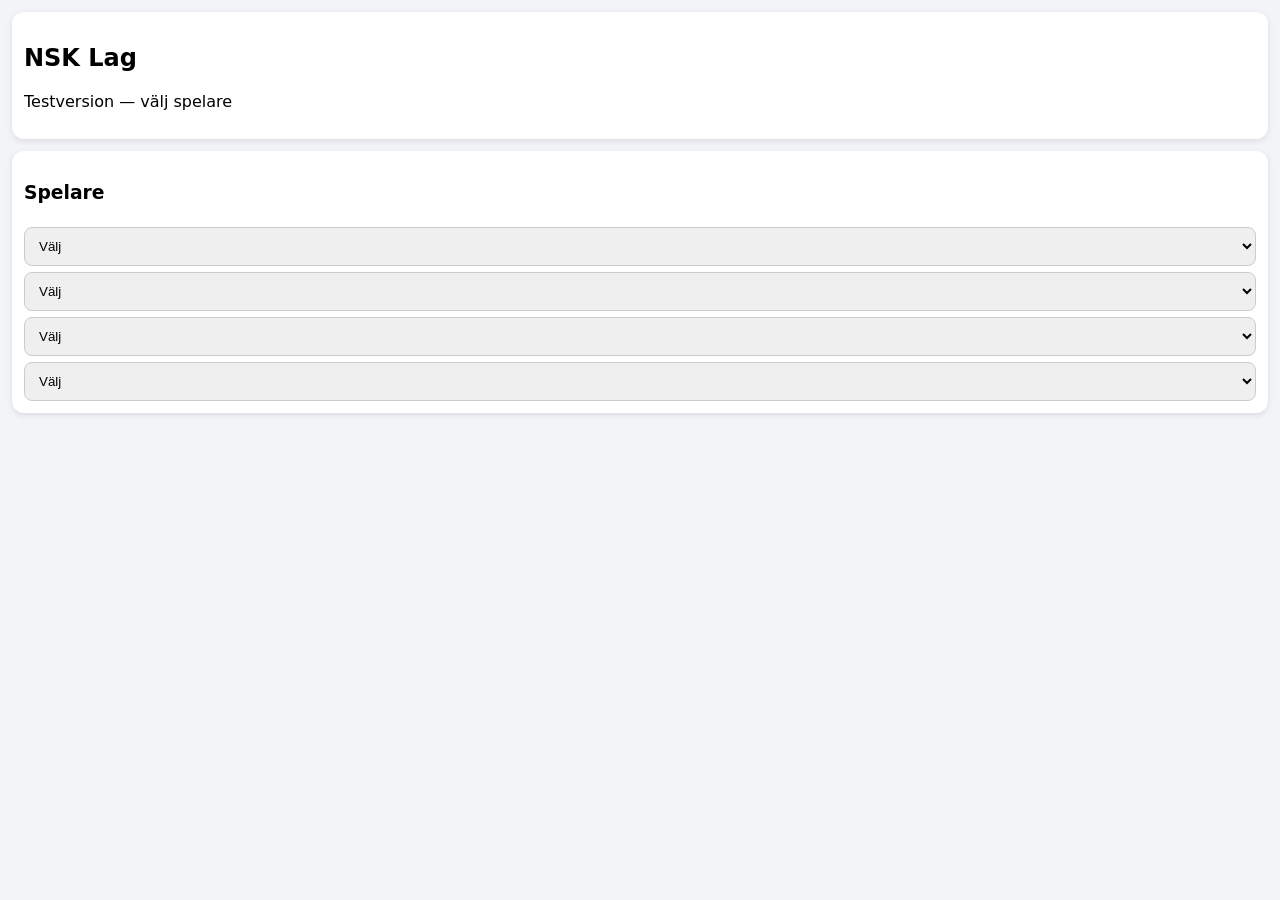
==== index.HTML @ 24595fe4 "Create index.HTML" ====
<!DOCTYPE html>
<html lang="sv">
<head>
<meta charset="utf-8">
<meta name="viewport" content="width=device-width, initial-scale=1">
<title>NSK Lag</title>

<style>
body{
  font-family:-apple-system,system-ui;
  margin:12px;
  background:#f2f4f7;
}

.card{
  background:#fff;
  border-radius:12px;
  padding:12px;
  margin-bottom:12px;
  box-shadow:0 2px 6px rgba(0,0,0,.1);
}

select,button{
  width:100%;
  padding:10px;
  margin-top:6px;
  border-radius:8px;
  border:1px solid #ccc;
}

button{
  background:#0b74ff;
  color:#fff;
  border:none;
}
</style>
</head>

<body>

<div class="card">
<h2>NSK Lag</h2>
<p>Testversion — välj spelare</p>
</div>

<div class="card">
<h3>Spelare</h3>

<select id="p1"></select>
<select id="p2"></select>
<select id="p3"></select>
<select id="p4"></select>

</div>

<script>

const players = [
"Agnes Danielsson",
"Albert Zillén",
"Albin Andersson",
"Aron Warensjö-Sommar",
"August Hasselberg",
"Benjamin Linderström",
"Charlie Carman",
"Emil Tranborg",
"Enzo Olsson",
"Gunnar Englund",
"Henry Gauffin",
"Linus Stolt",
"Melker Axbom",
"Nelson Östergren",
"Nicky Selander",
"Nikola Kosoderc",
"Noé Bonnafous Sand",
"Oliver Engström",
"Oliver Zoumblios",
"Simon Misionry",
"Sixten Bratt",
"Theo Ydrenius",
"Viggo Kronvall",
"Yuktha Reddy Semberi",
"Måns Åkvist",
"Pelle Åstrand"
];

function fill(id){
  const el = document.getElementById(id);
  el.innerHTML =
    "<option>Välj</option>" +
    players.map(p => "<option>"+p+"</option>").join("");
}

["p1","p2","p3","p4"].forEach(fill);

</script>

</body>
</html>
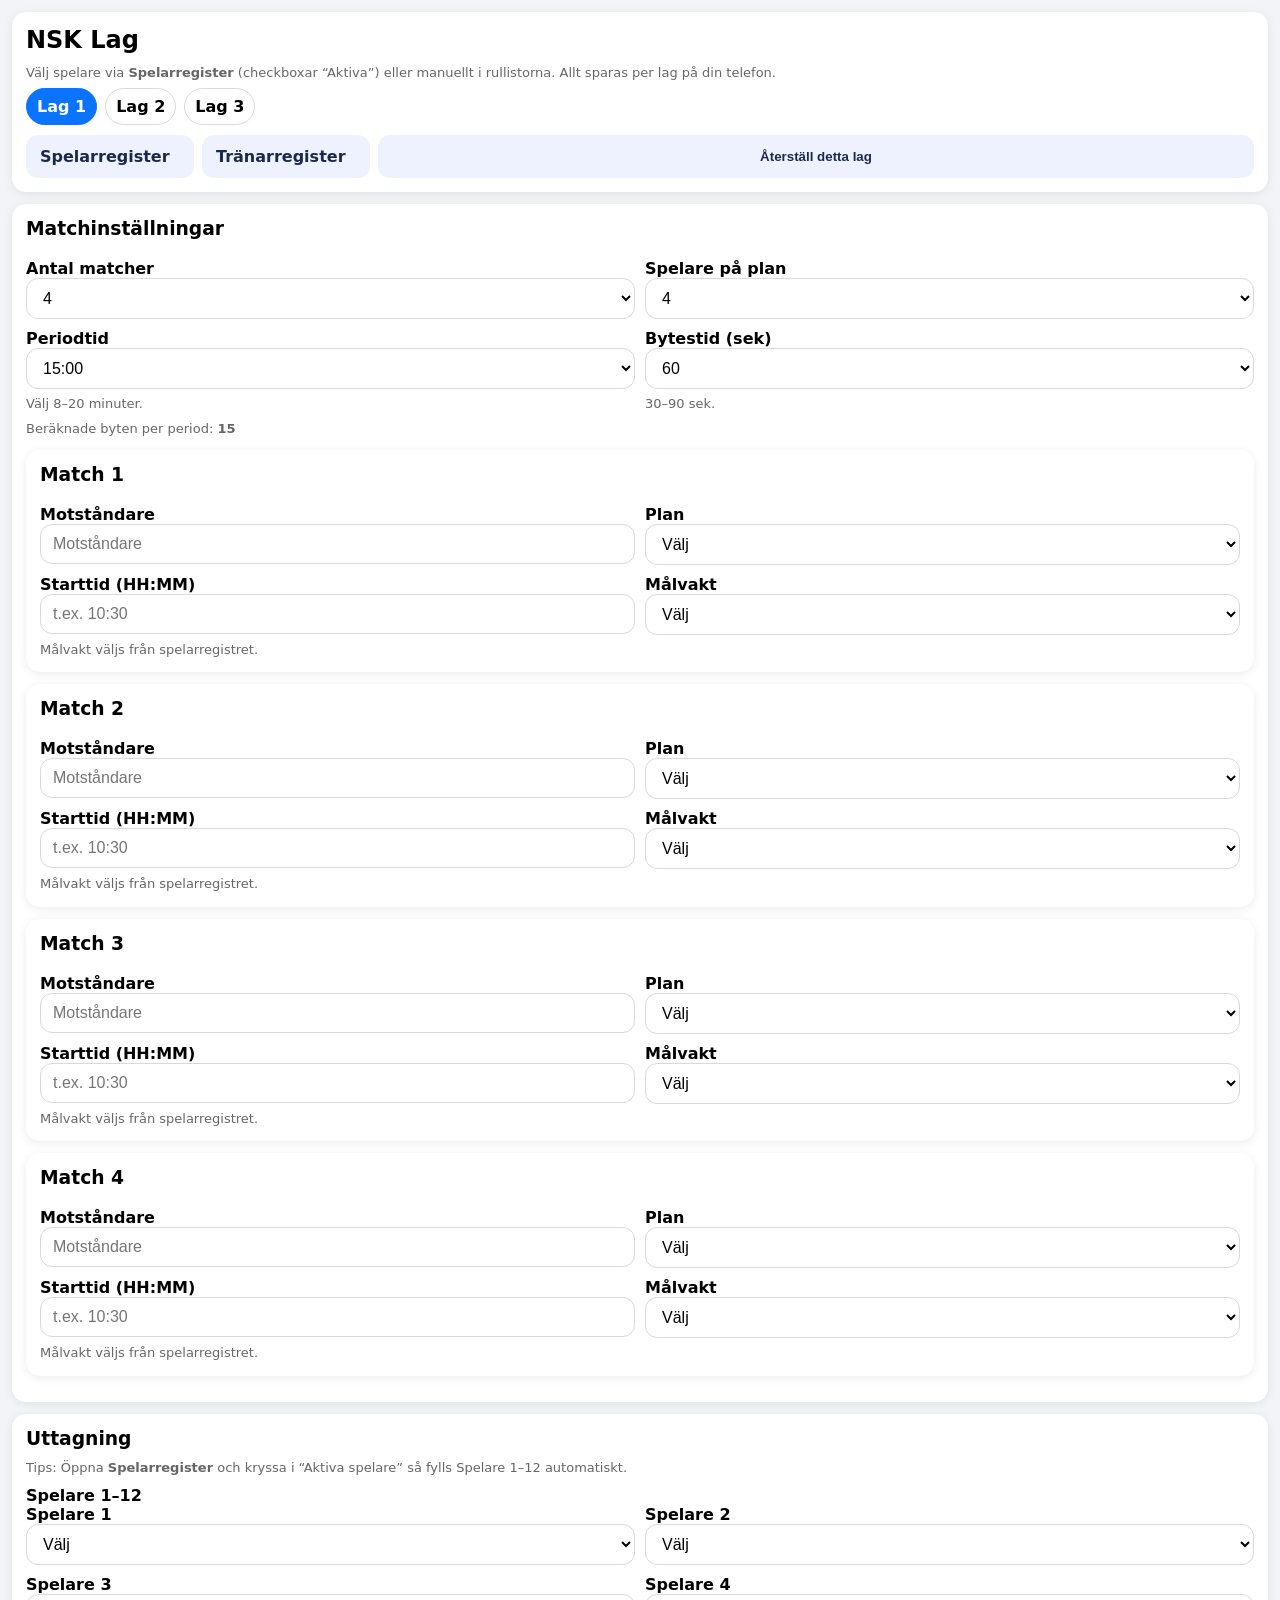
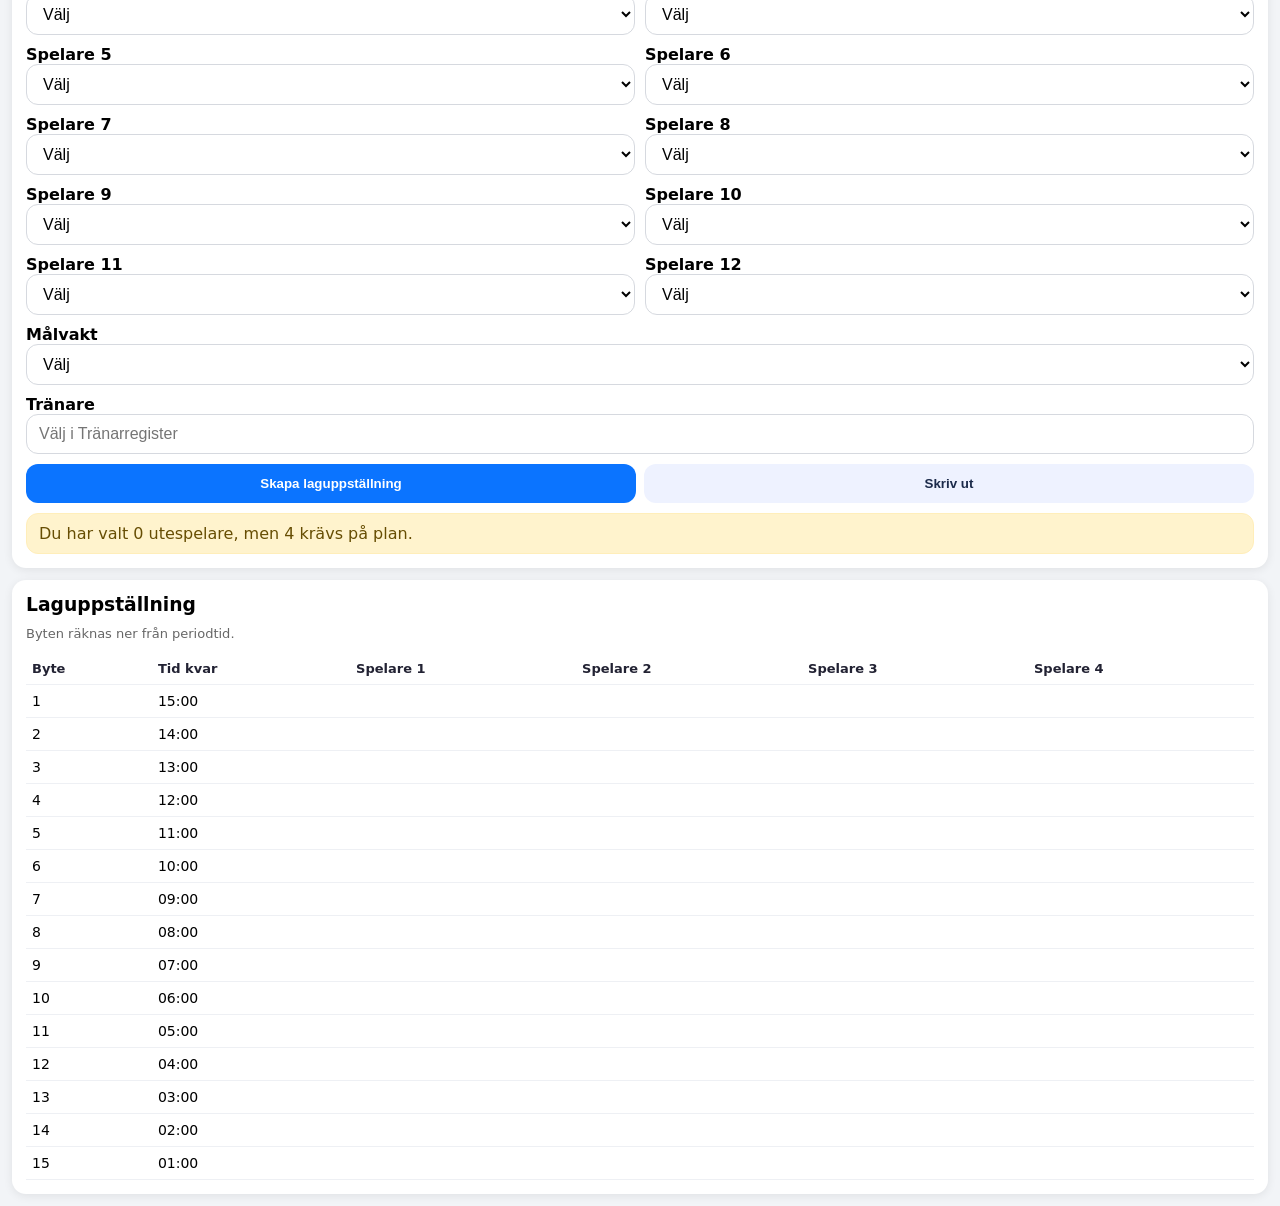
==== commit 6410010a: "Create index.HTML" ====
--- a/index.HTML
+++ b/index.HTML
@@ -1,98 +1,683 @@
 <!DOCTYPE html>
 <html lang="sv">
 <head>
-<meta charset="utf-8">
-<meta name="viewport" content="width=device-width, initial-scale=1">
-<title>NSK Lag</title>
-
-<style>
-body{
-  font-family:-apple-system,system-ui;
-  margin:12px;
-  background:#f2f4f7;
-}
-
-.card{
-  background:#fff;
-  border-radius:12px;
-  padding:12px;
-  margin-bottom:12px;
-  box-shadow:0 2px 6px rgba(0,0,0,.1);
-}
-
-select,button{
-  width:100%;
-  padding:10px;
-  margin-top:6px;
-  border-radius:8px;
-  border:1px solid #ccc;
-}
-
-button{
-  background:#0b74ff;
-  color:#fff;
-  border:none;
-}
-</style>
+  <meta charset="utf-8" />
+  <meta name="viewport" content="width=device-width, initial-scale=1" />
+  <title>NSK Lag</title>
+  <meta name="theme-color" content="#0b74ff" />
+
+  <style>
+    :root{
+      --bg:#f2f4f7; --card:#fff; --accent:#0b74ff;
+      --muted:#666; --border:#d6d9df; --shadow:0 2px 10px rgba(0,0,0,.08);
+    }
+    body{font-family:-apple-system,system-ui,Segoe UI,Roboto,Arial;margin:12px;background:var(--bg);}
+    .card{background:var(--card);border-radius:14px;padding:14px;box-shadow:var(--shadow);margin-bottom:12px;}
+    h2,h3{margin:0 0 10px;}
+    .small{color:var(--muted);font-size:13px;margin-top:6px;line-height:1.35;}
+    .grid2{display:grid;grid-template-columns:1fr 1fr;gap:10px;}
+    .btnrow{display:flex;gap:8px;flex-wrap:wrap;}
+    button,.btn{
+      appearance:none;border:none;background:var(--accent);color:#fff;font-weight:800;
+      border-radius:12px;padding:12px 14px;cursor:pointer;flex:1;min-width:140px;
+    }
+    button.ghost,.btn.ghost{background:#eef2ff;color:#1b2a4a;}
+    label{display:block;margin-top:10px;font-weight:800;}
+    input,select,textarea{
+      width:100%;box-sizing:border-box;padding:10px 12px;border-radius:12px;
+      border:1px solid var(--border);background:#fff;font-size:16px;
+    }
+    textarea{min-height:160px;}
+    .pillrow{display:flex;gap:8px;flex-wrap:wrap;margin-top:6px;}
+    .pill{
+      padding:8px 10px;border-radius:999px;border:1px solid var(--border);
+      background:#fff;font-weight:800;cursor:pointer;
+    }
+    .pill.active{background:var(--accent);border-color:var(--accent);color:#fff;}
+    table{width:100%;border-collapse:collapse;margin-top:10px;font-size:14px;}
+    th,td{border-bottom:1px solid #eef0f4;padding:8px 6px;text-align:left;vertical-align:top;}
+    th{color:#223;font-size:13px;}
+    .warn{background:#fff3cd;border:1px solid #ffeeba;color:#664d03;padding:10px 12px;border-radius:12px;margin-top:10px;}
+    .modal{position:fixed;inset:0;background:rgba(0,0,0,.55);display:none;align-items:center;justify-content:center;padding:16px;z-index:50;}
+    .modal:target{display:flex;}
+    .modalbox{background:#fff;width:100%;max-width:760px;max-height:88vh;overflow:auto;border-radius:16px;padding:14px;}
+    .modalhead{display:flex;justify-content:space-between;align-items:center;gap:10px;}
+    a{color:inherit;}
+    a.btnlink{text-decoration:none;display:inline-block}
+    .checkgrid{display:grid;grid-template-columns:1fr 1fr;gap:6px;margin-top:10px;}
+    .checkrow{display:flex;align-items:center;gap:10px;border:1px solid #eef0f4;border-radius:12px;padding:10px;}
+    .checkrow span{font-weight:800;}
+    @media print{
+      body{background:#fff;margin:0;}
+      .card{box-shadow:none;border:1px solid #eee;}
+      .btnrow,.pillrow,.small,#playersModal,#coachesModal{display:none !important;}
+    }
+  </style>
 </head>
 
 <body>
 
 <div class="card">
-<h2>NSK Lag</h2>
-<p>Testversion — välj spelare</p>
+  <h2>NSK Lag</h2>
+  <div class="small">
+    Välj spelare via <b>Spelarregister</b> (checkboxar “Aktiva”) eller manuellt i rullistorna. Allt sparas per lag på din telefon.
+  </div>
+
+  <div class="pillrow" id="teamTabs"></div>
+
+  <div class="btnrow" style="margin-top:10px;">
+    <a class="btnlink" href="#playersModal"><div class="btn ghost">Spelarregister</div></a>
+    <a class="btnlink" href="#coachesModal"><div class="btn ghost">Tränarregister</div></a>
+    <button class="ghost" onclick="resetTeam()">Återställ detta lag</button>
+  </div>
 </div>
 
 <div class="card">
-<h3>Spelare</h3>
-
-<select id="p1"></select>
-<select id="p2"></select>
-<select id="p3"></select>
-<select id="p4"></select>
-
+  <h3>Matchinställningar</h3>
+
+  <div class="grid2">
+    <div>
+      <label>Antal matcher</label>
+      <select id="matchCount">
+        <option>1</option><option>2</option><option>3</option><option selected>4</option>
+      </select>
+    </div>
+    <div>
+      <label>Spelare på plan</label>
+      <select id="playersOnField">
+        <option value="3">3</option>
+        <option value="4" selected>4</option>
+        <option value="5">5</option>
+      </select>
+    </div>
+  </div>
+
+  <div class="grid2">
+    <div>
+      <label>Periodtid</label>
+      <select id="periodTime"></select>
+      <div class="small">Välj 8–20 minuter.</div>
+    </div>
+    <div>
+      <label>Bytestid (sek)</label>
+      <select id="swapTime">
+        <option value="30">30</option>
+        <option value="45">45</option>
+        <option value="60" selected>60</option>
+        <option value="75">75</option>
+        <option value="90">90</option>
+      </select>
+      <div class="small">30–90 sek.</div>
+    </div>
+  </div>
+
+  <div class="small" style="margin-top:8px;">
+    Beräknade byten per period: <b id="computedSwaps">0</b>
+  </div>
+
+  <div id="matches"></div>
 </div>
 
+<div class="card">
+  <h3>Uttagning</h3>
+
+  <div class="small">
+    Tips: Öppna <b>Spelarregister</b> och kryssa i “Aktiva spelare” så fylls Spelare 1–12 automatiskt.
+  </div>
+
+  <label>Spelare 1–12</label>
+  <div class="grid2" id="playerSelects"></div>
+
+  <label>Målvakt</label>
+  <select id="goalie"></select>
+
+  <label>Tränare</label>
+  <input id="coachesField" placeholder="Välj i Tränarregister" />
+
+  <div class="btnrow" style="margin-top:10px;">
+    <button onclick="renderLineup()">Skapa laguppställning</button>
+    <button class="ghost" onclick="window.print()">Skriv ut</button>
+  </div>
+
+  <div id="warnings"></div>
+</div>
+
+<div class="card" id="lineupCard">
+  <h3>Laguppställning</h3>
+  <div class="small">Byten räknas ner från periodtid.</div>
+  <div id="lineup"></div>
+</div>
+
+<!-- Spelarregister -->
+<div id="playersModal" class="modal">
+  <div class="modalbox">
+    <div class="modalhead">
+      <h3 style="margin:0;">Spelarregister</h3>
+      <a class="btnlink" href="#"><div class="btn ghost" style="min-width:120px;">Stäng</div></a>
+    </div>
+
+    <div class="small">En spelare per rad. Du kan redigera listan.</div>
+    <textarea id="playersText"></textarea>
+
+    <h3 style="margin-top:14px;">Aktiva spelare (kryssa i)</h3>
+    <div class="small">De kryssade fylls automatiskt i Spelare 1–12 (i kryss-ordning).</div>
+    <div id="activeChecks" class="checkgrid"></div>
+
+    <div class="btnrow" style="margin-top:10px;">
+      <button onclick="savePlayers()">Spara</button>
+      <button class="ghost" onclick="selectAllActive(true)">Markera alla</button>
+      <button class="ghost" onclick="selectAllActive(false)">Avmarkera alla</button>
+      <a class="btnlink" href="#"><div class="btn ghost">Stäng</div></a>
+    </div>
+  </div>
+</div>
+
+<!-- Tränarregister -->
+<div id="coachesModal" class="modal">
+  <div class="modalbox">
+    <div class="modalhead">
+      <h3 style="margin:0;">Tränarregister</h3>
+      <a class="btnlink" href="#"><div class="btn ghost" style="min-width:120px;">Stäng</div></a>
+    </div>
+
+    <div class="small">En tränare per rad. Kryssa i för att fylla tränarfältet.</div>
+    <textarea id="coachesText"></textarea>
+
+    <div id="coachChecks" style="margin-top:10px;"></div>
+
+    <div class="btnrow" style="margin-top:10px;">
+      <button onclick="saveCoaches()">Spara</button>
+      <a class="btnlink" href="#"><div class="btn ghost">Stäng</div></a>
+    </div>
+  </div>
+</div>
+
 <script>
-
-const players = [
-"Agnes Danielsson",
-"Albert Zillén",
-"Albin Andersson",
-"Aron Warensjö-Sommar",
-"August Hasselberg",
-"Benjamin Linderström",
-"Charlie Carman",
-"Emil Tranborg",
-"Enzo Olsson",
-"Gunnar Englund",
-"Henry Gauffin",
-"Linus Stolt",
-"Melker Axbom",
-"Nelson Östergren",
-"Nicky Selander",
-"Nikola Kosoderc",
-"Noé Bonnafous Sand",
-"Oliver Engström",
-"Oliver Zoumblios",
-"Simon Misionry",
-"Sixten Bratt",
-"Theo Ydrenius",
-"Viggo Kronvall",
-"Yuktha Reddy Semberi",
-"Måns Åkvist",
-"Pelle Åstrand"
+/* ======= Default data ======= */
+const DEFAULT_PLAYERS_ARR = [
+  "Agnes Danielsson","Albert Zillén","Albin Andersson","Aron Warensjö-Sommar","August Hasselberg",
+  "Benjamin Linderström","Charlie Carman","Emil Tranborg","Enzo Olsson","Gunnar Englund","Henry Gauffin",
+  "Linus Stolt","Melker Axbom","Måns Åkvist","Nelson Östergren","Nicky Selander","Nikola Kosoderc",
+  "Noé Bonnafous Sand","Oliver Engström","Oliver Zoumblios","Pelle Åstrand","Simon Misiörny",
+  "Sixten Bratt","Theo Ydrenius","Viggo Kronvall","Yuktha Reddy Semberi"
 ];
-
-function fill(id){
-  const el = document.getElementById(id);
-  el.innerHTML =
-    "<option>Välj</option>" +
-    players.map(p => "<option>"+p+"</option>").join("");
-}
-
-["p1","p2","p3","p4"].forEach(fill);
-
+const DEFAULT_COACHES_ARR = [
+  "Olle Åstrand","Peter Hasselberg","William Åkvist","Joakim Lund",
+  "Fredrik Selander","Niklas Gauffin","Linus Öhman"
+];
+
+const DEFAULT_PLAYERS = DEFAULT_PLAYERS_ARR.join("\n");
+const DEFAULT_COACHES = DEFAULT_COACHES_ARR.join("\n");
+
+/* ======= Teams ======= */
+const TEAM_KEYS = ["lag1","lag2","lag3"];
+let currentTeam = localStorage.getItem("nsk_current_team") || "lag1";
+function key(s){ return "nsk_" + currentTeam + "_" + s; }
+
+/* ======= Master registers ======= */
+function getMasterPlayers(){ return (localStorage.getItem("nsk_master_players") || DEFAULT_PLAYERS).trim(); }
+function getMasterCoaches(){ return (localStorage.getItem("nsk_master_coaches") || DEFAULT_COACHES).trim(); }
+function setMasterPlayers(v){ localStorage.setItem("nsk_master_players", v); }
+function setMasterCoaches(v){ localStorage.setItem("nsk_master_coaches", v); }
+
+/* ======= Active players per team ======= */
+function getActiveList(){
+  try { return JSON.parse(localStorage.getItem(key("activePlayers")) || "[]"); }
+  catch(e){ return []; }
+}
+function setActiveList(list){ localStorage.setItem(key("activePlayers"), JSON.stringify(list)); }
+
+/* ======= UI builders ======= */
+function setupTabs(){
+  const el = document.getElementById("teamTabs");
+  el.innerHTML = "";
+  TEAM_KEYS.forEach((t,idx)=>{
+    const b = document.createElement("div");
+    b.className = "pill" + (t===currentTeam ? " active" : "");
+    b.textContent = "Lag " + (idx+1);
+    b.onclick = ()=>{
+      currentTeam = t;
+      localStorage.setItem("nsk_current_team", t);
+      setupTabs();
+      loadTeam();
+    };
+    el.appendChild(b);
+  });
+}
+
+function buildPeriodOptions(){
+  const sel = document.getElementById("periodTime");
+  sel.innerHTML = "";
+  for(let m=8;m<=20;m++){
+    const o = document.createElement("option");
+    o.textContent = String(m).padStart(2,"0") + ":00";
+    sel.appendChild(o);
+  }
+  sel.value = "15:00";
+}
+
+function buildPlayerSelects(){
+  const wrap = document.getElementById("playerSelects");
+  wrap.innerHTML = "";
+  for(let i=1;i<=12;i++){
+    const box = document.createElement("div");
+    const lab = document.createElement("label");
+    lab.style.marginTop = "0";
+    lab.textContent = "Spelare " + i;
+    const sel = document.createElement("select");
+    sel.id = "p" + i;
+    box.appendChild(lab);
+    box.appendChild(sel);
+    wrap.appendChild(box);
+  }
+}
+
+function fillDropdown(el, list){
+  const cur = el.value;
+  el.innerHTML = "";
+  const o0 = document.createElement("option");
+  o0.value = ""; o0.textContent = "Välj";
+  el.appendChild(o0);
+  list.forEach(name=>{
+    const o = document.createElement("option");
+    o.value = name; o.textContent = name;
+    el.appendChild(o);
+  });
+  if(cur && list.includes(cur)) el.value = cur;
+}
+
+function refreshDropdowns(){
+  const list = getMasterPlayers().split(/\r?\n/).map(x=>x.trim()).filter(Boolean);
+  for(let i=1;i<=12;i++) fillDropdown(document.getElementById("p"+i), list);
+  fillDropdown(document.getElementById("goalie"), list);
+
+  // per match goalie dropdowns
+  const n = parseInt(document.getElementById("matchCount").value,10);
+  for(let i=1;i<=n;i++){
+    const g = document.getElementById("goalie"+i);
+    if(g) fillDropdown(g, list);
+  }
+
+  renderActiveChecks();
+}
+
+/* iPhone-säker dubblettlogik: vi disable:ar INTE options (det kan låsa select).
+   Istället: om du väljer dubblett → senaste valet nollställs + varning. */
+function handleDuplicateSelect(){
+  const warnBox = document.getElementById("warnings");
+  if(warnBox) warnBox.innerHTML = "";
+
+  const seen = new Set();
+  for(let i=1;i<=12;i++){
+    const el = document.getElementById("p"+i);
+    if(!el) continue;
+    const v = (el.value || "").trim();
+    if(!v) continue;
+
+    if(seen.has(v)){
+      el.value = "";
+      const w = document.createElement("div");
+      w.className = "warn";
+      w.textContent = `Spelaren "${v}" är redan vald. Välj en annan.`;
+      warnBox.appendChild(w);
+      return;
+    }
+    seen.add(v);
+  }
+}
+
+function buildMatches(){
+  const n = parseInt(document.getElementById("matchCount").value,10);
+  const wrap = document.getElementById("matches");
+  wrap.innerHTML = "";
+
+  const list = getMasterPlayers().split(/\r?\n/).map(x=>x.trim()).filter(Boolean);
+
+  for(let i=1;i<=n;i++){
+    const d = document.createElement("div");
+    d.className = "card";
+    d.style.marginTop = "12px";
+    d.innerHTML = `
+      <h3 style="margin-top:0;">Match ${i}</h3>
+      <div class="grid2">
+        <div>
+          <label>Motståndare</label>
+          <input id="opp${i}" placeholder="Motståndare">
+        </div>
+        <div>
+          <label>Plan</label>
+          <select id="plan${i}">
+            <option value="">Välj</option>
+            <option>1</option><option>2</option><option>3</option><option>4</option>
+          </select>
+        </div>
+      </div>
+      <div class="grid2">
+        <div>
+          <label>Starttid (HH:MM)</label>
+          <input id="start${i}" placeholder="t.ex. 10:30" inputmode="numeric">
+        </div>
+        <div>
+          <label>Målvakt</label>
+          <select id="goalie${i}"></select>
+        </div>
+      </div>
+      <div class="small">Målvakt väljs från spelarregistret.</div>
+    `;
+    wrap.appendChild(d);
+    fillDropdown(document.getElementById("goalie"+i), list);
+  }
+}
+
+function calcComputedSwaps(){
+  const pt = document.getElementById("periodTime").value;
+  const st = parseInt(document.getElementById("swapTime").value,10) || 0;
+  const [mm,ss] = pt.split(":").map(x=>parseInt(x,10)||0);
+  const total = mm*60+ss;
+  const swaps = (total>0 && st>0) ? Math.floor(total/st) : 0;
+  document.getElementById("computedSwaps").textContent = String(swaps);
+}
+
+/* ======= Players modal ======= */
+function renderActiveChecks(){
+  const box = document.getElementById("activeChecks");
+  if(!box) return;
+
+  const list = getMasterPlayers().split(/\r?\n/).map(x=>x.trim()).filter(Boolean);
+  const active = new Set(getActiveList());
+
+  box.innerHTML = "";
+  list.forEach(name=>{
+    const row = document.createElement("div");
+    row.className = "checkrow";
+
+    const cb = document.createElement("input");
+    cb.type = "checkbox";
+    cb.checked = active.has(name);
+
+    const sp = document.createElement("span");
+    sp.textContent = name;
+
+    cb.addEventListener("change", ()=>{
+      const now = new Set(getActiveList());
+      if(cb.checked) now.add(name); else now.delete(name);
+      setActiveList(Array.from(now));
+      autofillFromActive();
+      saveTeam();
+    });
+
+    row.appendChild(cb);
+    row.appendChild(sp);
+    box.appendChild(row);
+  });
+}
+
+function selectAllActive(on){
+  const list = getMasterPlayers().split(/\r?\n/).map(x=>x.trim()).filter(Boolean);
+  setActiveList(on ? list : []);
+  renderActiveChecks();
+  autofillFromActive();
+  saveTeam();
+}
+
+function autofillFromActive(){
+  const active = getActiveList();
+  for(let i=1;i<=12;i++){
+    const el = document.getElementById("p"+i);
+    if(el) el.value = active[i-1] || "";
+  }
+  handleDuplicateSelect();
+  renderLineup();
+}
+
+function savePlayers(){
+  setMasterPlayers(document.getElementById("playersText").value || "");
+
+  // städa aktiva så de bara innehåller befintliga namn
+  const setp = new Set(getMasterPlayers().split(/\r?\n/).map(x=>x.trim()).filter(Boolean));
+  setActiveList(getActiveList().filter(x=>setp.has(x)));
+
+  refreshDropdowns();
+  buildMatches();
+  autofillFromActive();
+  saveTeam();
+  location.hash = "";
+}
+
+/* ======= Coaches modal ======= */
+function renderCoachChecks(){
+  const box = document.getElementById("coachChecks");
+  const list = getMasterCoaches().split(/\r?\n/).map(x=>x.trim()).filter(Boolean);
+  const selected = new Set((document.getElementById("coachesField").value||"").split(",").map(x=>x.trim()).filter(Boolean));
+
+  box.innerHTML = "";
+  list.forEach(name=>{
+    const row = document.createElement("label");
+    row.style.display="flex";
+    row.style.alignItems="center";
+    row.style.gap="10px";
+    row.style.margin="8px 0";
+
+    const cb = document.createElement("input");
+    cb.type="checkbox";
+    cb.checked = selected.has(name);
+
+    const sp = document.createElement("span");
+    sp.textContent = name;
+
+    cb.addEventListener("change", ()=>{
+      const chosen = [];
+      const checks = box.querySelectorAll("input[type=checkbox]");
+      checks.forEach((c,idx)=>{ if(c.checked) chosen.push(list[idx]); });
+      document.getElementById("coachesField").value = chosen.join(", ");
+      saveTeam();
+    });
+
+    row.appendChild(cb);
+    row.appendChild(sp);
+    box.appendChild(row);
+  });
+}
+
+function saveCoaches(){
+  setMasterCoaches(document.getElementById("coachesText").value || "");
+  renderCoachChecks();
+  saveTeam();
+  location.hash = "";
+}
+
+/* ======= Save/Load per team ======= */
+function readTeam(){
+  const matchCount = document.getElementById("matchCount").value;
+  const n = parseInt(matchCount,10);
+
+  return {
+    matchCount,
+    playersOnField: document.getElementById("playersOnField").value,
+    periodTime: document.getElementById("periodTime").value,
+    swapTime: document.getElementById("swapTime").value,
+    players: Array.from({length:12}, (_,i)=>document.getElementById("p"+(i+1)).value),
+    goalie: document.getElementById("goalie").value,
+    coaches: document.getElementById("coachesField").value,
+    matches: Array.from({length:n}, (_,i)=>({
+      opp: document.getElementById("opp"+(i+1))?.value || "",
+      plan: document.getElementById("plan"+(i+1))?.value || "",
+      start: document.getElementById("start"+(i+1))?.value || "",
+      goalie: document.getElementById("goalie"+(i+1))?.value || ""
+    }))
+  };
+}
+
+function writeTeam(data){
+  document.getElementById("matchCount").value = data.matchCount || "4";
+  document.getElementById("playersOnField").value = data.playersOnField || "4";
+  document.getElementById("periodTime").value = data.periodTime || "15:00";
+  document.getElementById("swapTime").value = data.swapTime || "60";
+
+  buildMatches();
+  refreshDropdowns();
+
+  (data.players||[]).forEach((v,idx)=>{
+    const el = document.getElementById("p"+(idx+1));
+    if(el) el.value = v || "";
+  });
+
+  document.getElementById("goalie").value = data.goalie || "";
+  document.getElementById("coachesField").value = data.coaches || "";
+
+  (data.matches||[]).forEach((m,idx)=>{
+    const i = idx+1;
+    const opp = document.getElementById("opp"+i); if(opp) opp.value = m.opp || "";
+    const plan = document.getElementById("plan"+i); if(plan) plan.value = m.plan || "";
+    const start = document.getElementById("start"+i); if(start) start.value = m.start || "";
+    const g = document.getElementById("goalie"+i); if(g) g.value = m.goalie || "";
+  });
+
+  handleDuplicateSelect();
+  calcComputedSwaps();
+  renderCoachChecks();
+}
+
+function saveTeam(){
+  try{ localStorage.setItem(key("data"), JSON.stringify(readTeam())); }
+  catch(e){}
+}
+
+function loadTeam(){
+  // seed registers
+  if(!localStorage.getItem("nsk_master_players")) setMasterPlayers(DEFAULT_PLAYERS);
+  if(!localStorage.getItem("nsk_master_coaches")) setMasterCoaches(DEFAULT_COACHES);
+
+  document.getElementById("playersText").value = getMasterPlayers();
+  document.getElementById("coachesText").value = getMasterCoaches();
+
+  const raw = localStorage.getItem(key("data"));
+  if(raw){
+    try{
+      writeTeam(JSON.parse(raw));
+      calcComputedSwaps();
+      renderLineup();
+      return;
+    }catch(e){}
+  }
+
+  // default
+  writeTeam({matchCount:"4",playersOnField:"4",periodTime:"15:00",swapTime:"60",players:[],goalie:"",coaches:"",matches:[]});
+  if(!localStorage.getItem(key("activePlayers"))) setActiveList([]);
+  renderActiveChecks();
+  renderLineup();
+}
+
+function resetTeam(){
+  if(confirm("Återställ detta lag?")){
+    localStorage.removeItem(key("data"));
+    localStorage.removeItem(key("activePlayers"));
+    loadTeam();
+  }
+}
+
+/* ======= Lineup / swaps ======= */
+function mmss(sec){
+  sec = Math.max(0, Math.floor(sec));
+  const m = Math.floor(sec/60);
+  const s = sec % 60;
+  return String(m).padStart(2,'0') + ":" + String(s).padStart(2,'0');
+}
+
+function renderLineup(){
+  saveTeam();
+
+  const warn = document.getElementById("warnings");
+  warn.innerHTML = "";
+
+  const pt = document.getElementById("periodTime").value;
+  const swap = parseInt(document.getElementById("swapTime").value,10) || 0;
+  const onField = parseInt(document.getElementById("playersOnField").value,10) || 4;
+
+  const [mm,ss] = pt.split(":").map(x=>parseInt(x,10)||0);
+  const total = mm*60 + ss;
+  const swaps = (total>0 && swap>0) ? Math.floor(total/swap) : 0;
+
+  const selected = [];
+  for(let i=1;i<=12;i++){
+    const v = document.getElementById("p"+i).value;
+    if(v) selected.push(v);
+  }
+  const goalie = document.getElementById("goalie").value;
+  const pool = selected.filter(p=>p && p !== goalie);
+
+  if(pool.length < onField){
+    const w = document.createElement("div");
+    w.className = "warn";
+    w.textContent = `Du har valt ${pool.length} utespelare, men ${onField} krävs på plan.`;
+    warn.appendChild(w);
+  }
+  if(swaps === 0){
+    const w = document.createElement("div");
+    w.className = "warn";
+    w.textContent = "Kontrollera periodtid och bytestid.";
+    warn.appendChild(w);
+  }
+
+  // Fair rotation: round-robin över pool
+  let idx = 0;
+  const rows = [];
+  for(let i=1;i<=swaps;i++){
+    const timeLeft = total - (i-1)*swap;
+    const lineup = [];
+    for(let k=0;k<onField;k++){
+      lineup.push(pool.length ? pool[idx++ % pool.length] : "");
+    }
+    rows.push({nr:i, time:mmss(timeLeft), players:lineup});
+  }
+
+  const head = ["Byte","Tid kvar"].concat(Array.from({length:onField},(_,i)=>"Spelare "+(i+1)));
+  let out = "<table><thead><tr>" + head.map(h=>"<th>"+h+"</th>").join("") + "</tr></thead><tbody>";
+  rows.forEach(r=>{
+    out += "<tr><td>"+r.nr+"</td><td>"+r.time+"</td>" + r.players.map(p=>"<td>"+(p||"")+"</td>").join("") + "</tr>";
+  });
+  out += "</tbody></table>";
+  document.getElementById("lineup").innerHTML = out;
+}
+
+/* ======= Events ======= */
+function bind(){
+  document.getElementById("matchCount").addEventListener("change", ()=>{
+    buildMatches();
+    refreshDropdowns();
+    saveTeam();
+  });
+  document.getElementById("playersOnField").addEventListener("change", ()=>{ calcComputedSwaps(); saveTeam(); renderLineup(); });
+  document.getElementById("periodTime").addEventListener("change", ()=>{ calcComputedSwaps(); saveTeam(); renderLineup(); });
+  document.getElementById("swapTime").addEventListener("change", ()=>{ calcComputedSwaps(); saveTeam(); renderLineup(); });
+  document.getElementById("coachesField").addEventListener("input", saveTeam);
+
+  for(let i=1;i<=12;i++){
+    document.getElementById("p"+i).addEventListener("change", ()=>{
+      handleDuplicateSelect();
+      saveTeam();
+      renderLineup();
+    });
+  }
+  document.getElementById("goalie").addEventListener("change", ()=>{ saveTeam(); renderLineup(); });
+
+  // close modals by clicking background
+  ["playersModal","coachesModal"].forEach(id=>{
+    document.getElementById(id).addEventListener("click", (e)=>{ if(e.target.id===id) location.hash=""; });
+  });
+}
+
+/* ======= Init ======= */
+(function init(){
+  setupTabs();
+  buildPeriodOptions();
+  buildPlayerSelects();
+  bind();
+  loadTeam();
+
+  // Keep computed swaps updated
+  calcComputedSwaps();
+})();
 </script>
 
 </body>
